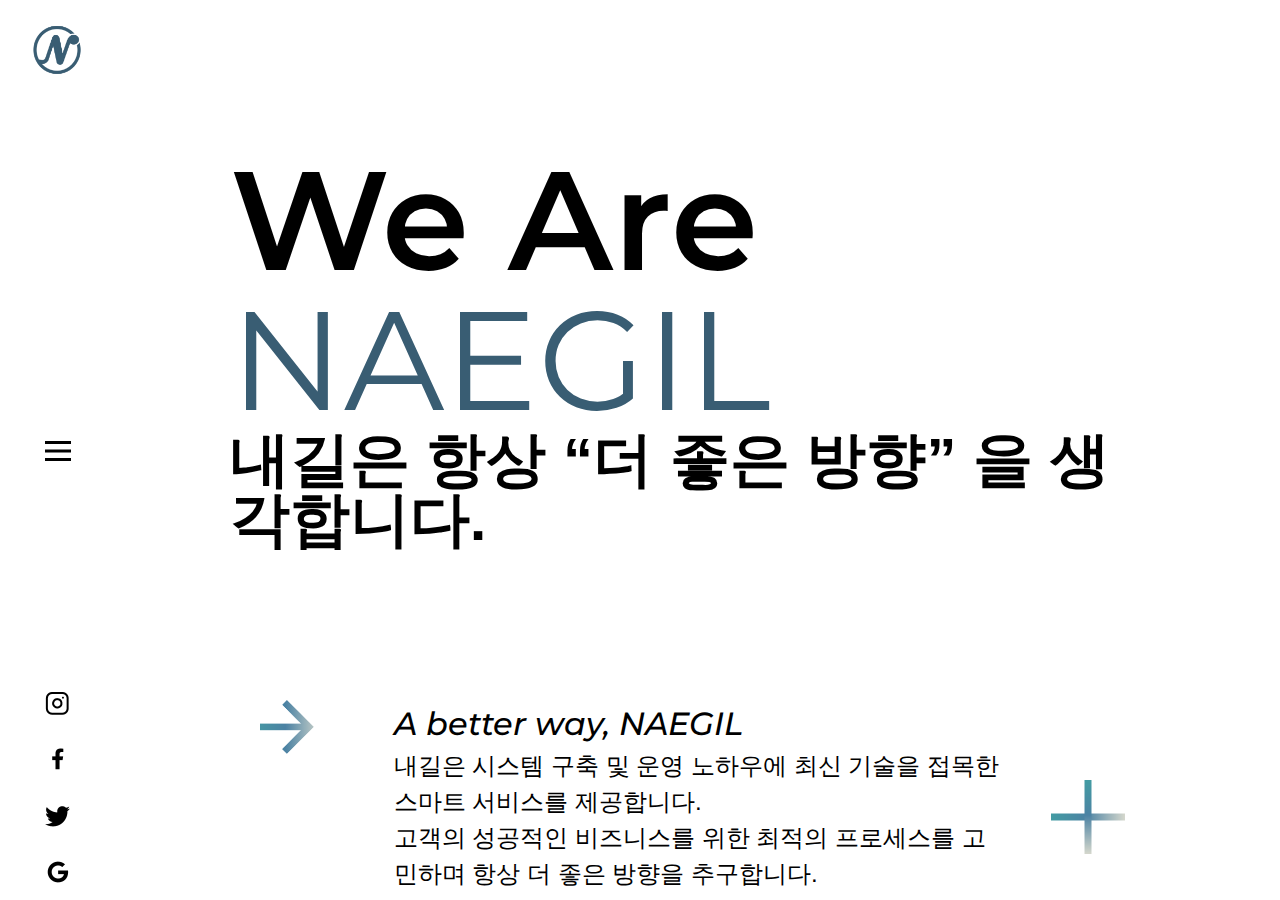
==== index.html @ e08a3c79 "Update1" ====
<!DOCTYPE html>
<html lang="en">

<head>
    <meta charset="utf-8">
    <meta http-equiv="X-UA-Compatible" content="IE=edge">
    <meta name="viewport" content="width=device-width, initial-scale=1">
    <title>naegil</title>

    <!-- 파비콘 -->
    <link rel="shortcut icon" href="favicon/favicon.ico" type="image/x-icon">
    <link rel="apple-touch-icon" sizes="180x180" href="favicon/apple-icon-180x180.png">
    <link rel="icon" type="image/png" sizes="32x32" href="favicon/favicon-32x32.png">
    <link rel="icon" type="image/png" sizes="16x16" href="favicon/favicon-16x16.png">
    <link rel="manifest" href="site.webmanifest">

    <!-- 오픈그라피 -->
    <meta property="og:title" content="NAEGIL : A better way">
    <meta property="og:url" content="https://.github.io">
    <meta property="og:image" content="">
    <meta property="og:description" content="내길은 더 좋은 방향을 생각합니다.">
    <meta property="og:type" content="website">
    
    <link rel="preconnect" href="https://fonts.googleapis.com">
    <link rel="preconnect" href="https://fonts.gstatic.com" crossorigin>
    <link href="https://fonts.googleapis.com/css2?family=Montserrat:wght@200;300;400;500;600;700&display=swap" rel="stylesheet">
    <link href="https://fonts.googleapis.com/css2?family=Montserrat:wght@200;300;400;500;600;700&display=swap" rel="stylesheet">

    <link rel="stylesheet" href="reset.css">
    <link rel="stylesheet" href="style_naegil.css">
</head>

<body>
    <div class="wrap">
        <div class="nav">
            <div class="nav_logo">
                <div class="nav_logo1">
                    <a href="index.html"><img src="asset/images/logo.png" alt="logo"></a>
                </div>
            </div>
            <div class="nav_burger">
                <div id="sideDrawerMenu">
                    <div class="icon_bars icon_btn">
                        <div class="bar"></div>
                        <div class="bar"></div>
                        <div class="bar"></div>
                    </div>
                    <div class="menu">
                        <div class="opacity">
                            <div class="nav_logo">
                                <div class="nav_logo2">
                                    <a href=""><img src="asset/images/logo2.png" alt=""></a>
                                </div>
                            </div>
                            <div class="nav_link">
                                <div class="nav_link1"><a href="#"><img src="asset/images/sns_insta3.png" alt=""></a></div>
                                <div class="nav_link2"><a href="#"><img src="asset/images/sns_face3.png" alt=""></a></div>
                                <div class="nav_link3"><a href="#"><img src="asset/images/sns_twitter3.png" alt=""></a></div>
                                <div class="nav_link4"><a href="#"><img src="asset/images/sns_google3.png" alt=""></a></div>
                            </div>
                        </div>
                        <div class="menu_main">
                            <div class="menutitle">
                                <a href="index.html">
                                    <img src="asset/images/Icon awesome-long-arrow-alt-right.png" alt="" width="42">내길 소개
                                </a>
                                <a href="#sect3">
                                    <img src="asset/images/Icon awesome-long-arrow-alt-right.png" alt="" width="42">포트폴리오
                                </a>
                                <a href="layout_request.html">
                                    <img src="asset/images/Icon awesome-long-arrow-alt-right.png" alt="" width="42">프로젝트 의뢰하기
                                </a>
                            </div>
                            <div class="sidefooter">
                                <div>
                                    <h3>CONTACT US</h3>
                                    <p><span>info@naegil.com<br>010 - 9945 - 8395</span></p>
                                </div>
                                <div>
                                    <h3>WE ARE HERE</h3>
                                    <p>경기도 화성시 동탄영천로 <span>131</span><br>코너원스마트타워 <span>925, 926, 927</span>호</p>
                                </div>
                                <div class="cont_3_link">
                                    <div class="cont_3_link1">
                                        <a href="naegil_회사소개서(22.08).pdf" target="_blank">
                                            <div>
                                                <h4>회사 소개서</h4>
                                                <div class="link_txt link_txt1">
                                                    <div class="link_img"><img src="asset/images/Icon%20awesome-file-download.png" alt=""></div>
                                                    <div>
                                                        <h5>새창에서 보기</h5>
                                                    </div>
                                                </div>
                                            </div>
                                        </a>
                                    </div>
                                </div>
                                <div class="nav_logo4">
                                    <a href="index.html"><img src="asset/images/logo4.png" alt=""></a>
                                </div>
                            </div>
                        </div>
                    </div>
                </div>
            </div>
            <div class="nav_link">
                <div class="nav_link1"><a href="#"><img src="asset/images/sns_insta.png" alt=""></a></div>
                <div class="nav_link2"><a href="#"><img src="asset/images/sns_face.png" alt=""></a></div>
                <div class="nav_link3"><a href="#"><img src="asset/images/sns_twitter.png" alt=""></a></div>
                <div class="nav_link4"><a href="#"><img src="asset/images/sns_google.png" alt=""></a></div>
            </div>
        </div>

        <div class="content">
            <div class="cont_1">
                <div class="cont_1_cont">
                   <img src="asset/images/image04.png" alt="" class="mbimg">
                    <div class="cont_1_tit">
                        
                        <h1>We Are <span>NAEGIL</span></h1>
                        <h6>내길은 항상 “더 좋은 방향” 을 생각합니다.</h6>
                    </div>
                    <div class="cont_1_txt">
                        <div class="cont_1_txt1">
                            <img src="asset/images/bar1.png" alt="arrow" class="arrow">
                        </div>
                        <div class="cont_1_txt2">
                            <span>A better way, NAEGIL</span><br>
                            내길은 시스템 구축 및 운영 노하우에 최신 기술을 접목한 스마트 서비스를 제공합니다.<br>
                            고객의 성공적인 비즈니스를 위한 최적의 프로세스를 고민하며 항상 더 좋은 방향을 추구합니다.
                        </div>
                        <div class="cont_1_txt3">
                            <img src="asset/images/bar2.png" alt="cross" class="cross">
                        </div>
                    </div>
                </div>
            </div>
            <div class="cont_2">
                <div class="cont_2_cont">
                    <img src="asset/images/image01.png" alt="">
                </div>
            </div>
            <div class="cont_3">
                <div class="cont_3_cont">
                    <div class="cont_3_logo">
                        <div class="cont_3_logo1">
                            <img src="asset/images/logo3.png" alt="">
                        </div>
                        <div class="cont_3_logo2">
                            <img src="asset/images/bar2.png" alt="cross" class="cross">
                        </div>
                    </div>
                    <div class="cont_3_txt">
                        <div class="cont_3_txt1">
                            <span>We are a creative agency based in Hwaseong.<br>
                                We produce software, application and website.</span>
                        </div>
                        <div class="cont_3_txt2">
                            내길은 경기도 화성시 동탄에 위치한 웹에이전시입니다.<br>
                            다양한 데이터를 결합하여 고객의 융합 비즈니스 혁신을 지원합니다.
                        </div>
                        <div class="cont_3_link">
                            <div class="cont_3_link1">
                                <a href="naegil_회사소개서(22.08).pdf" target="_blank">
                                    <div>
                                        <h4>회사 소개서</h4>
                                        <div class="link_txt link_txt1">
                                            <div class="link_img"><img src="asset/images/Icon%20awesome-file-download.png" alt=""></div>
                                            <div>
                                                <h5>새창에서 보기</h5>
                                            </div>
                                        </div>
                                    </div>
                                </a>
                            </div>
                            <div class="cont_3_link2">
                                <a href="layout_request.html">
                                    <div>
                                        <h4>의뢰하기</h4>
                                        <div class="link_txt link_txt2">
                                            <div class="link_img"><img src="asset/images/Icon%20awesome-long-arrow-alt-right2.png" alt=""></div>
                                            <div>
                                                <h5>바로가기</h5>
                                            </div>
                                        </div>
                                    </div>
                                </a>
                            </div>
                        </div>
                    </div>
                </div>
            </div>
            <div class="cont_4">
                <div class="cont_4_cont">
                    <div class="cont_4_tit">
                        <h2>about naegil</h2>
                    </div>
                    <div class="cont_4_main">
                        <div class="cont_4_ow">
                            <div class="ow_img">
                                <div class="ow_img_bg">
                                    <div class="ow_img_ic">
                                        <img src="asset/images/icon1.png" alt="">
                                    </div>
                                </div>
                            </div>
                            <div class="ow_txt">
                                <div class="ow_txt_box">
                                    <div class="ow_txt_box_tit txt_box_tit">
                                        <img src="asset/images/bar2.png" alt="">
                                        <h3>ONE-WAY</h3>
                                    </div>
                                    <div class="ow_txt_box_txt txt_box_txt">
                                        서비스 기획부터 디자인, 개발, 검수까지 ONE-WAY 방식으로 개발합니다.<br>
                                        내길은 고객의 모든 니즈를 반영한 결과물을 만들기 위해 최선을 다합니다.
                                    </div>
                                    <div class="underbar"></div>
                                </div>
                            </div>
                        </div>
                        <div class="cont_4_bd">
                            <div class="bd_txt">
                                <div class="bd_txt_box">
                                    <div class="bd_txt_box_tit txt_box_tit">
                                        <img src="asset/images/bar2.png" alt="">
                                        <h3>BUSINESS<br>DOMAIN</h3>
                                    </div>
                                    <div class="bd_txt_box_txt txt_box_txt">
                                        내길은 웹, 앱 구축부터 내길은 웹, 앱 구축부터<br>
                                        프로그래밍,<span>AI</span>개발,<span>UI/UX</span>디자인, 화면설계 등 <br>다양한 영역에서 활동하고 있습니다.
                                    </div>
                                    <div class="underbar"></div>
                                </div>
                            </div>
                            <div class="bd_img">
                                <div class="bd_img_bg">
                                    <div class="bd_img_ic">
                                        <img src="asset/images/icon2.png" alt="">
                                    </div>
                                </div>
                            </div>
                        </div>
                        <div class="cont_4_pf">
                            <div class="pf_img">
                                <div class="pf_img_bg">
                                    <div class="pf_img_ic">
                                        <img src="asset/images/icon3.png" alt="">
                                    </div>
                                </div>
                            </div>
                            <div class="pf_txt">
                                <div class="pf_txt_box">
                                    <div class="pf_txt_box_tit txt_box_tit">
                                        <img src="asset/images/bar2.png" alt="">
                                        <h3>PROFESS<span>-</span><br>IONAL</h3>
                                    </div>
                                    <div class="pf_txt_box_txt txt_box_txt">
                                        다양한 프로젝트 경험을 바탕으로<br>전문성이 확보된 개발을 진행합니다.
                                    </div>
                                    <div class="underbar"></div>
                                </div>
                            </div>
                        </div>
                    </div>
                </div>
            </div>
            <div class="cont_5">
                <div class="cont_5_cont">
                    <div class="cont_5_tit">
                        <h2>Our projects</h2>
                    </div>
                    <div class="cont_5_list">
                        <div class="cont_5_list1">
                            <div class="cont_5_img">
                                <img src="asset/images/image02.png" alt="">
                            </div>
                            <div class="cont_5_txt">
                                <div class="cont_5_txt1">
                                    <h3>KT VOD</h3>
                                    <p><span>KT ICP</span> 인공지능 플랫폼 프로젝트 진행<br><span>KT</span> 셋톱박스 <span>VOD</span> 랭킹 시스템 개발</p>
                                </div>
                                <div class="cont_5_next">
                                    <a href="#"><img src="asset/images/bar1.png" alt="arrow2" width="20">NEXT</a>
                                </div>
                            </div>

                            <div class="cont_5_list2"></div>
                        </div>
                    </div>
                </div>
            </div>
            <div class="cont_6">
                <div class="cont_6_cont">
                    <div class="cont_6_tit">
                        <h2>Partnerships</h2>
                    </div>
                    <ul class="cont_6_list">
                        <li><img src="asset/images/p_logo1.png" alt=""></li>
                        <li><img src="asset/images/p_logo2.png" alt=""></li>
                        <li></li>
                        <li></li>
                        <li></li>
                    </ul>
                </div>
            </div>



            <div class="footer">
                <div class="f1">
                    <ul>
                        <li><a href=""><img src="asset/images/sns_insta2.png" alt="instagram" class="sns"></a></li>
                        <li><a href=""><img src="asset/images/sns_face2.png" alt="facebook" class="sns"></a></li>
                        <li><a href=""><img src="asset/images/sns_twitter2.png" alt="twitter" class="sns"></a></li>
                        <li><a href=""><img src="asset/images/sns_google2.png" alt="google" class="sns"></a></li>
                    </ul>
                </div>
                <div class="f2">
                    <div class="f2_1">
                        <h3>CONTACT US</h3>
                        <p><span>info@naegil.com<br>010 - 9945 - 8395</span></p>
                        <div class="cont_3_link1">
                            <a href="naegil_회사소개서(22.08).pdf" target="_blank">
                                <div>
                                    <h4>회사 소개서</h4>
                                    <div class="link_txt link_txt1">
                                        <div class="link_img"><img src="asset/images/Icon%20awesome-file-download.png" alt=""></div>
                                        <div>
                                            <h5>새창에서 보기</h5>
                                        </div>
                                    </div>
                                </div>
                            </a>
                        </div>
                    </div>

                    <div class="f2_2">
                        <h3>WE ARE HERE</h3>
                        <p>경기도 화성시 동탄영천로 <span>131</span><br>코너원스마트타워 <span>925, 926, 927</span>호</p>
                        <div class="cont_3_link2">
                            <a href="#">
                                <div>
                                    <h4>의뢰하기</h4>
                                    <div class="link_txt link_txt2">
                                        <div class="link_img"><img src="asset/images/Icon%20awesome-long-arrow-alt-right2.png" alt=""></div>
                                        <div>
                                            <h5>바로가기</h5>
                                        </div>
                                    </div>
                                </div>
                            </a>
                        </div>
                    </div>

                    <div class="f2_3">
                        <img src="asset/images/logo_water.png" alt="" width="846">
                    </div>
                </div>
                <div class="f3">
                    <span>© 2022 naegil. All right reserved.</span>
                </div>
            </div>

        </div>
    </div>
</body>
<script>
    const iconBtn = document.querySelector('.icon_btn');
    const sideDrawerMenu = document.querySelector('#sideDrawerMenu');

    iconBtn.addEventListener('click', () => {
        sideDrawerMenu.classList.toggle('on');
    });

</script>

</html>
---- style_naegil.css ----
@charset "utf-8";

.wrap {
    height: 100vh;
    display: flex;

}

.nav {
    width: 120px;
    height: 100vh;
    flex-grow: 1;
    display: flex;
    flex-flow: column;
    justify-content: space-between;
}

.content {
    width: 100%;
    flex-grow: 9;
    overflow: auto;
}

.arrow {
    width: 54px;
    display: block;
}

.cross {
    width: 74px;
    display: block;
}

.underbar {
    width: 411px;
    height: 6px;
    position: relative;
    top: 5vh;
    display: block;
}
.mbimg {display: none;}
h2 {
    text-align: center;
    text-transform: capitalize;
    font-family: "montserrat", -apple-system, BlinkMacSystemFont, "Malgun Gothic", "맑은 고딕", helvetica, "Apple SD Gothic Neo", sans-serif;
    font-size: 70px;
    font-weight: 300;
}

h2:after {
    content: "";
    display: block;
    width: 74px;
    border-bottom: 2px solid #000;
    margin: 32px auto;
}

ul {
    list-style: none;
}

/*link*/
.cont_3_link {
    width: 100%;
    height: 80px;
    margin: 30px 0;
    display: flex;
    align-items: center;
}

.cont_3_link1 {
    width: 190px;
    min-width: 190px;
    height: 80px;
    background: #5dc2ca;
    margin: 0 20px 0 0;
    text-align: center;
    display: flex;
    align-items: center;
    box-sizing: border-box;
}
.cont_3_link1 a { color: #fff;}

.cont_3_link2 {
    width: 190px;
    min-width: 190px;
    height: 80px;
    background: #395d73;
    margin: 0;
    text-align: center;
    display: flex;
    align-items: center;
    box-sizing: border-box;
}

.cont_3_link a {
    color: #fff;
}

.link_txt {
    display: flex;
    justify-content: center;
    align-items: center;
    width: 190px;
    height: 28px;
}

.link_txt div {
    margin: 0;
}

.link_txt h5 {
    font-size: 14px;
    font-weight: 600;
    text-decoration: underline;
}


.link_img {
    margin: 0;
    display: flex;
    justify-content: center;
    align-items: center;
}

.link_txt1 img {
    width: 10px;
    height: 14px;
    margin: 0 5px;
}

.link_txt2 img {
    width: 16px;
    height: 8px;
    margin: 0 5px;
}

/*linkhover*/
.cont_3_link1:hover {
    background: #fff;
    border: 2px solid #5dc2ca;
    transition: 0.3s;
}

.cont_3_link1:hover a {
    color: #5dc2ca;
}

.cont_3_link1:hover img {
    filter: invert(29%) sepia(89%) saturate(235%) hue-rotate(158deg) brightness(93%) contrast(90%);
}

.cont_3_link2:hover {
    background: #fff;
    border: 2px solid #395d73;
    transition: 0.3s;
}

.cont_3_link2:hover a {
    color: #395d73;
}

.cont_3_link2:hover img {
    filter: invert(72%) sepia(99%) saturate(244%) hue-rotate(135deg) brightness(83%) contrast(88%);
}


.nav_logo {
    height: 25vh;
    width: 113px;
    display: flex;
}

.nav_logo div {
    width: 60px;
    height: 60px;
    margin-top: 20px;
}

.nav_logo1 {
    display: flex;
    align-items: flex-start;
}

.nav_logo1 img {
    width: 60px;
    /*    filter: invert(100%) sepia(100%) saturate(0%) hue-rotate(20deg) brightness(119%) contrast(107%);*/
}

.nav_burger {
    display: flex;
    align-items: center;
}

.nav_burger #sideDrawerMenu {
    width: 30px;
    height: 30px;
}

.nav_link {
    height: 25vh;
    width: 113px;
    display: flex;
    flex-flow: column;
    align-items: center;
    justify-content: space-around;
}

.nav_link div {
    width: 30px;
    height: 30px;
}

.nav_link img {
    width: 30px;
}

/*menu*/
.menu {
    display: none;
}

#sideDrawerMenu {
    z-index: 100;
}

#sideDrawerMenu .icon_bars {
    width: 26px;
    height: 20px;
    position: absolute;
    top: 49%;
    left: 45px;
    cursor: pointer;
    z-index: 1;
}

#sideDrawerMenu .icon_bars .bar {
    width: 100%;
    height: 3px;
    background-color: #000;
    position: absolute;
    transition: .2s cubic-bezier(0.68, -0.55, 0.27, 1.55);
}

#sideDrawerMenu .icon_bars .bar:first-child {
    top: 0;
    transform-origin: top left;
}

#sideDrawerMenu .icon_bars .bar:nth-child(2) {
    top: 50%;
    transform: translateY(-50%);
}

#sideDrawerMenu .icon_bars .bar:last-child {
    bottom: 0;
    transform-origin: bottom left;
}

#sideDrawerMenu.on {
    width: 100%;
    height: 100%;
}

/* 마우스로 클릭했을 때 */
#sideDrawerMenu.on .icon_bars .bar:first-child {
    top: 0;
    transform: rotate(45deg);
    background-color: #fff;
}

#sideDrawerMenu.on .icon_bars .bar:nth-child(2) {
    display: none;
}

#sideDrawerMenu.on .icon_bars .bar:last-child {
    bottom: 0;
    transform: rotate(-45deg);
    background-color: #fff;
}

/*햄버거 클릭 시 나오는 메뉴*/
#sideDrawerMenu.on .menu {
    display: block;
}

.menu {
    background-image: url(asset/images/menu_back.png);
    background-size: cover;
    width: 100vw;
    height: 100%;
    opacity: 100%;
    position: fixed;
    top: 0;
    left: 0;
    color: #fff;
    display: none;
    margin: 0;
    padding: 0;
}

.opacity {
    width: 113px;
    height: 100vh;
    flex-grow: 1;
    position: fixed;
    top: 0;
    left: 0;
    display: flex;
    flex-direction: column;
    justify-content: space-between;
    background: rgba(255, 255, 255, 0.2);
}

.nav_logo img {
    width: 60px;
}


.menu_main {
    width: 80%;
    
    padding-left: 20vh;
    height: 100vh;
    display: flex;
    flex-direction: column;
    justify-content: space-between;
}

.menutitle {
    height: 50vh;
    width: 100%;
    display: flex;
    flex-direction: column;
    padding-top: 20vh;
}

.menutitle a {
    display: flex;
    color: #fff;
    font-family: 'pretendard';
    font-weight: 600;
    align-items: center;
    font-size: 50px;
    height: 15vh;
}

.menutitle img {
    height: 100%;
    display: none;
}

.menutitle a:hover {
    color: #5dc2ca;
    transition: 0.3s;
}

.menutitle a:hover img {
    display: block;
    width: 30px;
    height: 20px;
    margin-right: 20px;
    transition: 0.6s;
}

/*메뉴 푸터*/
.sidefooter {display: flex; padding-bottom: 10vh; width: 100%;}
.sidefooter>div {margin: 0 2vw 0 0; width: 25%;}
.sidefooter h3 {font-family: "montserrat", -apple-system, BlinkMacSystemFont, "Malgun Gothic", "맑은 고딕", helvetica, "Apple SD Gothic Neo", sans-serif; font-size: 28px; margin-bottom:20px;}
.sidefooter span {font-family: "montserrat", -apple-system, BlinkMacSystemFont, "Malgun Gothic", "맑은 고딕", helvetica, "Apple SD Gothic Neo", sans-serif;}
.nav_logo4 img {width: 100%;}
.sidefooter .cont_3_link {
    min-width: 190px;
    margin: 0;
    box-sizing: border-box;
}


/*cont_1*/
.mbimg {
    display: none;
}

.cont_1_cont {
    display: flex;
    flex-flow: column;
    justify-content: center;
    width: 80%;
    margin: 100px auto;
}

.cont_1_cont > div {
    width: 100%;
    margin: 50px 0;
}

.cont_1_tit h1 {
    display: block;
    text-align: left;
    line-height: 1;
    font-family: "montserrat", -apple-system, BlinkMacSystemFont, "Malgun Gothic", "맑은 고딕", helvetica, "Apple SD Gothic Neo", sans-serif;
    font-size: 140px;
    font-weight: 600;
}

.cont_1_tit h1 span {
    color: #395d73;
    font-weight: 400;
}

.cont_1_tit h6 {
    display: block;
    font-family: "pretendard", -apple-system, BlinkMacSystemFont, "Malgun Gothic", "맑은 고딕", helvetica, "Apple SD Gothic Neo", sans-serif;
    line-height: 1;
    font-size: 60px;
    font-weight: 600;
}

.cont_1_txt {
    display: flex;
    align-items: flex-start;
}

.cont_1_txt1 {
    width: 54px;
    margin: 50px 30px;
}

.cont_1_txt2 {
    width: 65%;
    margin: 0 30px;
    font-size: 24px;
    font-family: "pretendard", -apple-system, BlinkMacSystemFont, "Malgun Gothic", "맑은 고딕", helvetica, "Apple SD Gothic Neo", sans-serif;
    line-height: 1.5;
    font-weight: 300;
    margin: 50px;
}

.cont_1_txt2 span {
    font-family: "montserrat", -apple-system, BlinkMacSystemFont, "Malgun Gothic", "맑은 고딕", helvetica, "Apple SD Gothic Neo", sans-serif;
    font-size: 2rem;
    font-weight: 500;
    font-style: italic;
}

.cont_1_txt3 {
    width: 74px;
    margin: 130px 0 0;
}

/*cont_2*/
.cont_2_cont {
    width: 100%;
}

.cont_2_cont img {
    width: 100%;
}


/*cont_3*/
.cont_3 {
    height: 1000px;
    display: flex;
    align-items: center;
}

.cont_3_cont {
    display: flex;
    width: 80%;
}

.cont_3_logo {
    display: flex;
    justify-content: space-around;
    width: 80%;
}

.cont_3_logo1 {
    width: 80%;
    height: 120px;
    margin: 30px 0;
}

.cont_3_logo1 img {
    width: 100%;
    min-width: 300px;
}

.cont_3_logo2 {
    width: 74;
    height: 74px;
    margin: 140px 0;
}

.cont_3_txt {
    width: 80%;
    font-size: 1.2rem;
    line-height: 1.5;
    margin-left: 5%;
}

.cont_3_txt1 {
    width: 100%;
    margin: 180px 0 60px;
    font-family: "montserrat", -apple-system, BlinkMacSystemFont, "Malgun Gothic", "맑은 고딕", helvetica, "Apple SD Gothic Neo", sans-serif;
}

.cont_3_txt2 {
    width: 100%;
    margin: 0 0 110px;
    font-family: "pretendard", -apple-system, BlinkMacSystemFont, "Malgun Gothic", "맑은 고딕", helvetica, "Apple SD Gothic Neo", sans-serif;
}





/*cont_4*/
.cont_4_cont {
    width: 100%;
}

.cont_4_tit {
    display: flex;
    align-items: center;
    height: 400px;
}

.cont_4_tit h2 {
    text-align: center;
    margin-bottom: 200px;
    text-transform: capitalize;
    font-family: "montserrat", -apple-system, BlinkMacSystemFont, "Malgun Gothic", "맑은 고딕", helvetica, "Apple SD Gothic Neo", sans-serif;
    font-size: 70px;
    font-weight: 300;
}

.cont_4_main {
    width: 100%;
}

/*cont4 textbox 공통*/
.txt_box_tit h3 {
    font-size: 60px;
    font-weight: 600;
    line-height: 1;
    font-family: "montserrat", -apple-system, BlinkMacSystemFont, "Malgun Gothic", "맑은 고딕", helvetica, "Apple SD Gothic Neo", sans-serif;
    margin: 0 0 50px 0;
}

.txt_box_tit img {
    width: 74px;
    height: 74px;
    position: relative;
    top: 30px;
}

.txt_box_txt {
    font-size: 18px;
    line-height: 1.5;
    font-family: "Pretendard";
}

.txt_box_txt span {
    font-family: "montserrat";
}

.underbar {
    margin: 0;
    width: 60%;
    height: 7px;
    background-image: linear-gradient(to right, #439ca3, #4c83a4 48%, #d9dace 101%);
}

/*cont4 이미지*/
.cont_4_ow,
.cont_4_bd {
    display: flex;
}

.cont_4_pf {
    display: flex;
    margin-bottom: 200px;
}

.cont_4_ow > div {
    width: 52%;
    height: 30vw;
    min-height: 400px;
    margin: 0 2vw;
}

.cont_4_bd > div {
    width: 52%;
    height: 30vw;
    min-height: 400px;
    margin: 0 2vw;
}

.cont_4_pf > div {
    width: 52%;
    height: 30vw;
    min-height: 400px;
    margin: 0 2vw;
    display: flex;
    align-items: center;
}

.ow_img_bg {
    width: 52%;
    height: 30vw;
    min-height: 400px;
    background: linear-gradient(to bottom, #3f9aa1, #fff);
    display: flex;
    align-items: center;
    float: right;
}

.ow_img_ic {
    width: 70%;
    display: flex;
    align-items: center;
}

.ow_img_ic img {
    width: 100%;
}

.ow_txt {
    display: flex;
    align-items: center;
}

.ow_txt_box {
    width: 100%;
    height: 400px;
    float: left;
}

.ow_txt_box_tit img {
    margin-left: 320px;
}

.bd_img_bg {
    width: 52%;
    height: 30vw;
    min-height: 400px;
    background: linear-gradient(to bottom, #457ea0, #fff);
    ;
    display: flex;
    align-items: center;
    float: left;
    margin-left: 3vw;
}

.bd_img_ic {
    width: 80%;
    display: flex;
    align-items: center;
}

.bd_img_ic img {
    width: 100%;
}

.bd_txt {
    display: flex;
    align-items: center;
}

.bd_txt_box {
    width: 100%;
    height: 400px;
    min-height: 400px;
    float: right;
    text-align: right;
}

.bd_txt_box_tit img {
    margin-right: 330px;
}

.bd_txt_box .underbar {
    margin: 0 0 0 auto;
}

.pf_img_bg {
    width: 84%;
    height: 20vw;
    min-height: 100px;
    background: linear-gradient(to left, #d8d9cc, #fff);
    display: flex;
    align-items: center;
    margin: 0 0 0 auto;
}

.pf_img_ic {
    width: 38%;
    display: flex;
    align-items: center;
}

.pf_img_ic img {
    width: 100%;
}

.pf_txt {
    display: flex;
    align-items: center;
}

.pf_txt_box {
    width: 100%;
    height: 400px;
    min-height: 400px;
    float: left;
}

.pf_txt_box_tit img {
    margin-left: 480px;
}

.pf_txt_box_tit span {
    display: none;
}

.pf_txt_box_tit h3 br {
    display: none;
}




/*cont5*/
.cont_5_cont {
    background: #143a51;
    width: 100%;
    padding: 100px 0;
    color: #fff;
}

.cont_5_tit {
    text-align: center;
    display: flex;
    align-items: center;
}

.cont_5_tit h2::after {
    content: "";
    display: block;
    width: 74px;
    border-bottom: 2px solid #fff;
    margin: 32px auto;
}

.cont_5_list {
    width: 100%;
}

.cont_5_list1 {
    display: flex;
    width: 80%;
    height: inherit;
    display: flex;
    align-items: center;
    justify-content: center;
}

.cont_5_img {
    width: 46%;
    min-width: 400px;
}

.cont_5_img img {
    width: 100%;
}

.cont_5_txt {
    width: 46%;
    height: 100%;
    line-height: 1.5;
    display: flex;
    flex-direction: column;
    justify-content: center;
}

.cont_5_txt1 {
    width: 100%;
}

.cont_5_txt1 h3 {
    font-size: 40px;
    font-weight: 600;
    margin: 50px 0;
    font-family: "montserrat", -apple-system, BlinkMacSystemFont, "Malgun Gothic", "맑은 고딕", helvetica, "Apple SD Gothic Neo", sans-serif;
}

.cont_5_txt1 p {
    font-size: 18px;
    font-weight: 400;
    font-family: "pretendard", -apple-system, BlinkMacSystemFont, "Malgun Gothic", "맑은 고딕", helvetica, "Apple SD Gothic Neo", sans-serif;
    margin: 50px 0;
}

.cont_5_txt1 span {
    font-family: "montserrat", -apple-system, BlinkMacSystemFont, "Malgun Gothic", "맑은 고딕", helvetica, "Apple SD Gothic Neo", sans-serif;
}

.cont_5_next {
    width: 160px;
    height: 58px;
    background: #999;
    margin-right: 40px;
    border: 2px solid #5dc2ca;
    background-color: #fff;
    text-align: center;
    box-sizing: border-box;
    display: flex;
    justify-content: center;
    align-items: center;

}

.cont_5_next a {
    text-decoration: none;
    color: #143a51;
    font-size: 22px;
    font-weight: 600;
    position: relative;
}

.cont_5_next a img {
    margin-right: 10px;
    position: relative;
    top: 2px;
}

.cont_5_next:hover {
    background-color: #5dc2ca;
    transition: 0.4s;
}

.cont_5_next:hover a {
    color: #fff;
    transition: 0.4s;
}


/*cont6*/
.cont_6_cont {
    padding-bottom: 400px;
    margin: 0 auto;
}

.cont_6_tit {
    text-align: center;
    height: 400px;
    display: flex;
    align-items: center;

}

.cont_6_tit h2 {}

.cont_6_list {
    display: flex;
    width: 976px;
    margin: 0 auto;
    padding: 0;
    flex-flow: wrap;
    list-style: none;
}

.cont_6_list li {
    width: 230px;
    height: 129px;
    background: #999;
    margin: 7px;
}
.cont_6_list li img {width: 100%;}

/*footer*/
.footer {
    width: 100%;
    padding: 20px;
    box-sizing: border-box;
    background-color: #F5F7F8;
    display: flex;
    flex-direction: column;
    font-size: 20px;
    color: #395D73;
}

.footer span {
    font-family: "montserrat", -apple-system, BlinkMacSystemFont, "Malgun Gothic", "맑은 고딕", helvetica, "Apple SD Gothic Neo", sans-serif;
}

.f1 {
    order: 1;
    margin: 0;
}

.f1 ul {
    display: flex;
    justify-content: flex-end;
    list-style: none;
}

.f1 ul li {
    margin: 0;
}

.f1 ul li img {
    width: 30px;
    margin: 10px;
}

.f2 {
    order: 2;
    width: 100%;
    display: flex;
    align-items: center;
    justify-content: center;
}

.f2 h3 {
    font-size: 30px;
    font-weight: 600;
    font-family: "montserrat", -apple-system, BlinkMacSystemFont, "Malgun Gothic", "맑은 고딕", helvetica, "Apple SD Gothic Neo", sans-serif;
    margin-bottom: 20px;
}

.f2 p {
    height: 100px;
}

.f2 > div {
    margin: 20px;
    width: 320px;
}
}
.f2_3 {display: flex; justify-content: flex-end;}




.footer a {
    color: #fff;
}

.link_txt {
    display: flex;
    justify-content: center;
    align-items: center;
    width: 190px;
    height: 28px;
}

.link_txt div {
    margin: 0;
}

.link_txt h5 {
    font-size: 14px;
    font-weight: 600;
    text-decoration: underline;
}


.link_img {
    margin: 0;
    display: flex;
    justify-content: center;
    align-items: center;
}

.link_txt1 img {
    width: 10px;
    height: 14px;
    margin: 0 5px;
}

.link_txt2 img {
    width: 16px;
    height: 8px;
    margin: 0 5px;
}


.f2_3 img {
    width: 250px;
}

.footer .f3 {
    order: 3;
    margin: 0;
    padding: 0;
}

.f3 span {
    padding: 0;
    font-size: 16px;
}




@media screen and (max-width:1280px) {
    .txt_box_txt br {
        display: none;
    }

    .pf_txt_box_tit h3 br {
        display: block;
    }

    .pf_txt_box_tit img {
        margin-left: 300px;
    }

    .cont_3_cont {
        display: block;
    }

    .cont_3_logo {
        height: 120px;
        width: 80%;
        margin: 0 auto;
        justify-content: flex-start;
    }

    .cont_3_logo1 {
        width: 500px;
        margin: 0;
    }

    .cont_3_logo2 {
        display: none;
    }

    .cont_3_txt {
        margin: 0 auto;
        text-align: right;
    }
    .cont_3_txt1 {
        margin: 60px 0;
    }
    .cont_3_link {justify-content:flex-end;}

    .cont_4_bd {
        margin: 60px 0;
    }

    .ow_img_bg {
        width: 80%;
    }

    .bd_img_bg {
        width: 80%;
    }

    .pf_img_bg {
        width: 80%;
        height: 100%;
    }

    .pf_img_ic {
        width: 52%;
    }

    .pf_txt_box_tit span {
        display: inline-block;
    }

    .cont_5_txt1 br {
        display: none;
    }

    .cont_6_list {
        width: 736px;
    }

    .cont_6_list li {
        width: 170px;
        height: 96px;
    }

}

/*mobile*/
@media screen and (max-width:900px) {
    .nav {
        width: 100%;
        height: 60px;
        position: fixed;
        top: 0;
        left: 0;
        flex-direction: row;
        background: rgba(255,255,255,0.9);
        box-shadow: rgba(99, 99, 99, 0.2) 0px 2px 8px 0px;
        z-index: 10;
    }

    .nav_logo {
        width: 60px;
        height: inherit;
        margin: 0;
    }

    .nav_logo div {
        margin: 0;
    }

    .nav_logo1 {
        align-items: center;
        justify-content: center;
    }
    .nav_logo1 a {
        display: flex;
        align-items: center;
        justify-content: center;
    }
    .nav_logo2 {
        display: flex;
        align-items: center;
        justify-content: center;
    }
    .nav_logo2 a {
        display: flex;
        align-items: center;
        justify-content: center;
    }

    .nav_logo img {
        width: 52px;
        margin: 0 0 0 10px;
        
    }

    .nav_link {
        display: none;
    }
    .nav_burger {margin: 0;}

    #sideDrawerMenu .icon_bars {
        position: absolute;
        top: 20px;
        right: 15px;
        left: inherit;
    }

    .menu {
        display: none;
    }

    /*햄버거 클릭 시 나오는 메뉴*/
    #sideDrawerMenu.on .menu {
        display: block;
    }

    .menu {
        background-image: url(asset/images/menu_back.png);
        background-size: cover;
        width: 100%;
        height: 100%;
        opacity: 100%;
        position: fixed;
        top: 0;
        left: 0;
        color: #fff;
        display: none;
        margin: 0;
        padding: 0;
    }

    .opacity {
        width: 100%;
        height: 60px;
        background: rgba(255, 255, 255, 0.2);
    }

    .menu_main {
        width: 80%;
        height: 100vh;
        padding: 0;
        display: flex;
        flex-direction: column;
        justify-content: space-between;
    }

    .menutitle {
        height: 30vh;
        width: 100%;
        display: flex;
        flex-direction: column;
        padding-top: 15vh;
    }

    .menutitle a {
        display: flex;
        color: #fff;
        font-family: 'pretendard';
        font-weight: 600;
        align-items: center;
        font-size: 30px;
        height: 10vh;
    }

    .menutitle img {
        height: 100%;
        display: none;
    }

    .menutitle a:hover {
        color: #fff;
    }

    .menutitle a:hover img {
        display: none;
    }

    /*메뉴 푸터*/
    .sidefooter {
        display: flex;
        flex-direction: column;
        padding-bottom: 20px;
    }

    .sidefooter div {
        width: 92%;
        background: rgba(255,255,255,0.2);
        padding: 4%;
        margin: 0 0 10px;
    }
    .sidefooter .cont_3_link {display: none;}
    .sidefooter h3 {
        font-family: "montserrat", -apple-system, BlinkMacSystemFont, "Malgun Gothic", "맑은 고딕", helvetica, "Apple SD Gothic Neo", sans-serif;
        font-size: 18px;
        margin-bottom: 5px;
        font-weight: 600;
    }
    .sidefooter p {
        font-size: 14px;
    }

    .sidefooter span {
        font-family: "montserrat", -apple-system, BlinkMacSystemFont, "Malgun Gothic", "맑은 고딕", helvetica, "Apple SD Gothic Neo", sans-serif;
    }

    .nav_logo4 {
        width: 100%;
        display: none;
    }

    
    /*  모바일 본문  */
    .content h2 {font-size: 40px;}
    
    .cont_1_cont {width: 100%; margin: 60px 0 0 0;}
    .mbimg {display: block; width: 100%;}
    .cont_1_tit {display: none;}
    .cont_1_txt {height: inherit;}
    .cont_1_txt1,.cont_1_txt3 {display: none;}
    .cont_1_txt2 {width: 90%; margin: 0 auto;font-size: 20px;}
    
    .cont_2 {display: none;}
    
    .cont_3 {width: 100%; margin: 0 0 100px 0; padding: 0; height: inherit;}
    .cont_3_cont {width: 90%; margin: 0 auto; padding: 0;}
    .cont_3_txt {margin: 0 auto; width: 100%; text-align: left;}
    .cont_3_logo {margin: 0; width: 100%; height: inherit;}
    .cont_3_logo1 {margin: 0 auto; height: 100%;}
    .cont_3_txt1,.cont_3_txt2,.cont_3_link {margin: 50px 0;}
    .cont_3_link1 {width: 50%; min-width: 0;}
    .cont_3_link2 {width: 50%; min-width: 0;}
    .cont_3_link a {width: 100%;}
    .link_txt {width: 100%;}
    
    .cont_4_cont {width: 90%;}
    .cont_4_cont h2 {margin: 0 auto;}
    .cont_4_tit {height: 200px;}
    
    .underbar {width: 100%; z-index: 1;}
    .txt_box_tit {text-align: left;}
    .txt_box_tit img {display: none; }
    .txt_box_tit h3 {margin: 50px 0; font-size: 40px;}
    .txt_box_txt {text-align: left;}
    .cont_4_ow {flex-direction: column;}
    .cont_4_ow > div {width: 100%; margin: 0 ; min-height: 350px;}
    .ow_img_bg {width: 100%; min-height: 350px;}
    .ow_img_ic {max-width: 400px;}
    .ow_txt {height: 300px; min-height: 350px;}
    .ow_txt_box {height: 350px;min-height: 350px;}
    
    .cont_4_bd {flex-direction: column;}
    .cont_4_bd > div {width: 100%; margin: 0 ; min-height: 350px;}
    .bd_img_bg {width: 100%; min-height: 350px; margin: 0 auto;}
    .bd_img {order: 1;}
    .bd_img_ic {max-width: 400px;}
    .bd_txt {height: 300px; min-height: 350px;order: 2; text-align: left;}
    .bd_txt_box {height: 350px;min-height: 350px;}
    
    .cont_4_pf {flex-direction: column; margin-bottom: 100px;}
    .cont_4_pf > div {width: 100%; margin: 0 ; min-height: 350px;}
    .pf_img_bg {width: 100%; min-height: 350px; margin: 0 auto;}
    .pf_img_ic {max-width: 400px;}
    .pf_txt {height: 300px; min-height: 350px;}
    .pf_txt_box {height: 350px;min-height: 350px;}
    .pf_txt_box_tit h3 br {display: none;}
    .pf_txt_box_tit h3 span {display: none;}
    
    
    .cont_5_tit {padding: 0; margin: 0 auto;}
    .cont_5_tit h2 {margin: 0 auto 30px;}
    .cont_5_list1 {width: 90%; display: block;}
    .cont_5_img {min-width: inherit; width: 100%;}
    .cont_5_img img {width: 100%; }
    .cont_5_txt {width: 90%; margin: 0 auto; display: block;}
    .cont_5_txt1 h3 {margin: 0;}
    .cont_5_next {margin: 0 auto; width: 150px; height: 50px;}
    
    .cont_6 {padding-bottom: 180px;}
    .cont_6_cont {padding: 0;}
    .cont_6_tit {height: 300px;}
    .cont_6_tit h2 {margin-top: 50px;}
    .cont_6_list {width: 342px; margin: 0 auto; padding: 0;}
    .cont_6_list li {width: 100px; height: 57px;}
    
    
    .f1 ul {width: 30%; padding: 0; float: right;  justify-content: space-between; margin-bottom: 20px;}
    .f1 ul li {width: 25px; height: 25px;}
    .f1 ul li img {margin: 0; width: 25px; height: 25px;}
    .sns {margin: 0;}
    .f2 {flex-direction: column; width: 100%; margin: 0;}
    .f2_1 {width: 100%;}
    .f2_2 {width: 100%;}
    .f2 h3 {font-size: 18px; margin: 0 0 5px;}
    .f2 p {font-size: 14px;}
    .f2 .cont_3_link1 {display: none;}
    .f2 .cont_3_link2 {display: none;}
    .f2 p {height: inherit;}
    .f2 > div {margin: 5px 0; width: 100%;}
    .f2_3 {display: none;}
    .f3 span {font-size: 12px;}
}
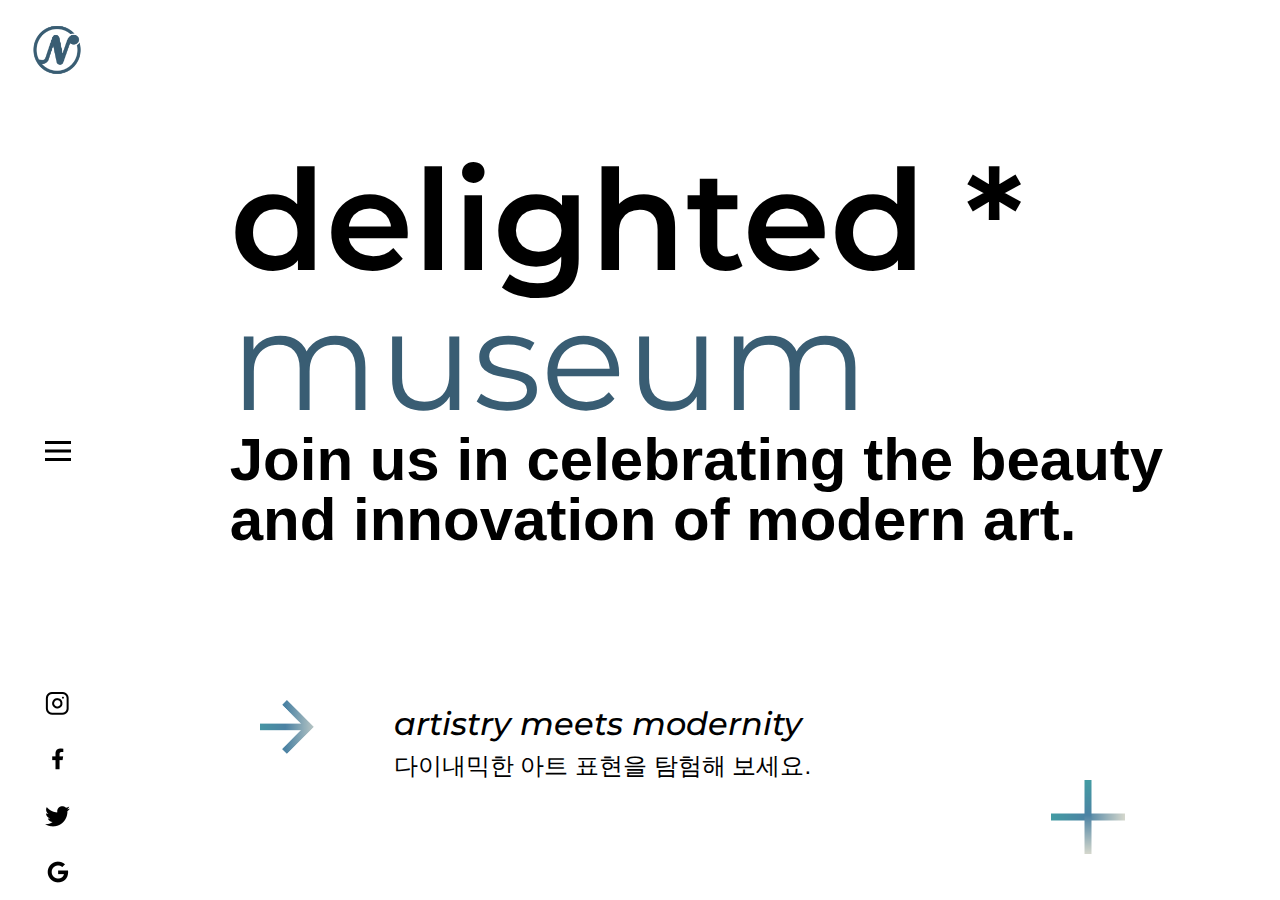
==== commit 1a306fa9: "Update index.html" ====
--- a/index.html
+++ b/index.html
@@ -15,10 +15,10 @@
     <link rel="manifest" href="site.webmanifest">
 
     <!-- 오픈그라피 -->
-    <meta property="og:title" content="NAEGIL : A better way">
+    <meta property="og:title" content="D e l i g h t * m u s e u m">
     <meta property="og:url" content="https://.github.io">
     <meta property="og:image" content="">
-    <meta property="og:description" content="내길은 더 좋은 방향을 생각합니다.">
+    <meta property="og:description" content="딜라이트뮤지엄">
     <meta property="og:type" content="website">
     
     <link rel="preconnect" href="https://fonts.googleapis.com">
@@ -62,27 +62,27 @@
                         <div class="menu_main">
                             <div class="menutitle">
                                 <a href="index.html">
-                                    <img src="asset/images/Icon awesome-long-arrow-alt-right.png" alt="" width="42">내길 소개
+                                    <img src="asset/images/Icon awesome-long-arrow-alt-right.png" alt="" width="42">딜라이트뮤지엄 소개
                                 </a>
                                 <a href="#sect3">
                                     <img src="asset/images/Icon awesome-long-arrow-alt-right.png" alt="" width="42">포트폴리오
                                 </a>
-                                <a href="layout_request.html">
+                                <a href="#">
                                     <img src="asset/images/Icon awesome-long-arrow-alt-right.png" alt="" width="42">프로젝트 의뢰하기
                                 </a>
                             </div>
                             <div class="sidefooter">
                                 <div>
                                     <h3>CONTACT US</h3>
-                                    <p><span>info@naegil.com<br>010 - 9945 - 8395</span></p>
+                                    <p><span>info@dm.com<br>010 - 0000 - 0000</span></p>
                                 </div>
                                 <div>
                                     <h3>WE ARE HERE</h3>
-                                    <p>경기도 화성시 동탄영천로 <span>131</span><br>코너원스마트타워 <span>925, 926, 927</span>호</p>
+                                    <p>경기도 화성시 동탄반석로 <span>101</span><br>딜라이트타워 <span>101</span>호</p>
                                 </div>
                                 <div class="cont_3_link">
                                     <div class="cont_3_link1">
-                                        <a href="naegil_회사소개서(22.08).pdf" target="_blank">
+                                        <a href="#">
                                             <div>
                                                 <h4>회사 소개서</h4>
                                                 <div class="link_txt link_txt1">
@@ -117,17 +117,16 @@
                    <img src="asset/images/image04.png" alt="" class="mbimg">
                     <div class="cont_1_tit">
                         
-                        <h1>We Are <span>NAEGIL</span></h1>
-                        <h6>내길은 항상 “더 좋은 방향” 을 생각합니다.</h6>
+                        <h1>delighted * <span>museum</span></h1>
+                        <h6>Join us in celebrating the beauty and innovation of modern art.</h6>
                     </div>
                     <div class="cont_1_txt">
                         <div class="cont_1_txt1">
                             <img src="asset/images/bar1.png" alt="arrow" class="arrow">
                         </div>
                         <div class="cont_1_txt2">
-                            <span>A better way, NAEGIL</span><br>
-                            내길은 시스템 구축 및 운영 노하우에 최신 기술을 접목한 스마트 서비스를 제공합니다.<br>
-                            고객의 성공적인 비즈니스를 위한 최적의 프로세스를 고민하며 항상 더 좋은 방향을 추구합니다.
+                            <span>artistry meets modernity</span><br>
+                            다이내믹한 아트 표현을 탐험해 보세요. 
                         </div>
                         <div class="cont_1_txt3">
                             <img src="asset/images/bar2.png" alt="cross" class="cross">
@@ -152,16 +151,16 @@
                     </div>
                     <div class="cont_3_txt">
                         <div class="cont_3_txt1">
-                            <span>We are a creative agency based in Hwaseong.<br>
-                                We produce software, application and website.</span>
+                            <span>Welcome to Delight Museum. <br>
+                                We support a diverse range of artists.</span>
                         </div>
                         <div class="cont_3_txt2">
-                            내길은 경기도 화성시 동탄에 위치한 웹에이전시입니다.<br>
-                            다양한 데이터를 결합하여 고객의 융합 비즈니스 혁신을 지원합니다.
+                            딜라이티드뮤지엄에 오신 것을 환영합니다.
+                            <br>우리는 다양한 전시 및 아트페어를 기획하는 활동을 하고 있습니다. 
                         </div>
                         <div class="cont_3_link">
                             <div class="cont_3_link1">
-                                <a href="naegil_회사소개서(22.08).pdf" target="_blank">
+                                <a href="#">
                                     <div>
                                         <h4>회사 소개서</h4>
                                         <div class="link_txt link_txt1">
@@ -174,7 +173,7 @@
                                 </a>
                             </div>
                             <div class="cont_3_link2">
-                                <a href="layout_request.html">
+                                <a href="request.html">
                                     <div>
                                         <h4>의뢰하기</h4>
                                         <div class="link_txt link_txt2">
@@ -193,7 +192,7 @@
             <div class="cont_4">
                 <div class="cont_4_cont">
                     <div class="cont_4_tit">
-                        <h2>about naegil</h2>
+                        <h2>about us</h2>
                     </div>
                     <div class="cont_4_main">
                         <div class="cont_4_ow">
@@ -208,11 +207,10 @@
                                 <div class="ow_txt_box">
                                     <div class="ow_txt_box_tit txt_box_tit">
                                         <img src="asset/images/bar2.png" alt="">
-                                        <h3>ONE-WAY</h3>
+                                        <h3>PROJECT</h3>
                                     </div>
                                     <div class="ow_txt_box_txt txt_box_txt">
-                                        서비스 기획부터 디자인, 개발, 검수까지 ONE-WAY 방식으로 개발합니다.<br>
-                                        내길은 고객의 모든 니즈를 반영한 결과물을 만들기 위해 최선을 다합니다.
+                                        딜라이티드뮤지엄은 다양한 영역에서 활동하고 있습니다.
                                     </div>
                                     <div class="underbar"></div>
                                 </div>
@@ -223,11 +221,10 @@
                                 <div class="bd_txt_box">
                                     <div class="bd_txt_box_tit txt_box_tit">
                                         <img src="asset/images/bar2.png" alt="">
-                                        <h3>BUSINESS<br>DOMAIN</h3>
+                                        <h3>ARTISTRY</h3>
                                     </div>
                                     <div class="bd_txt_box_txt txt_box_txt">
-                                        내길은 웹, 앱 구축부터 내길은 웹, 앱 구축부터<br>
-                                        프로그래밍,<span>AI</span>개발,<span>UI/UX</span>디자인, 화면설계 등 <br>다양한 영역에서 활동하고 있습니다.
+                                        다이내믹한 아트 표현을 탐험해 보세요.
                                     </div>
                                     <div class="underbar"></div>
                                 </div>
@@ -255,7 +252,7 @@
                                         <h3>PROFESS<span>-</span><br>IONAL</h3>
                                     </div>
                                     <div class="pf_txt_box_txt txt_box_txt">
-                                        다양한 프로젝트 경험을 바탕으로<br>전문성이 확보된 개발을 진행합니다.
+                                        프로젝트 경험을 바탕으로<br>전문성이 확보된 기획을 진행합니다.
                                     </div>
                                     <div class="underbar"></div>
                                 </div>
@@ -276,11 +273,11 @@
                             </div>
                             <div class="cont_5_txt">
                                 <div class="cont_5_txt1">
-                                    <h3>KT VOD</h3>
-                                    <p><span>KT ICP</span> 인공지능 플랫폼 프로젝트 진행<br><span>KT</span> 셋톱박스 <span>VOD</span> 랭킹 시스템 개발</p>
+                                    <h3>Exhibition</h3>
+                                    <p>현대일러스트페어 전시회가 성황리에 개최되었습니다.</p>
                                 </div>
                                 <div class="cont_5_next">
-                                    <a href="#"><img src="asset/images/bar1.png" alt="arrow2" width="20">NEXT</a>
+                                    <a href="#"><img src="asset/images/bar4.png" alt="arrow2" width="20">NEXT</a>
                                 </div>
                             </div>
 
@@ -295,8 +292,11 @@
                         <h2>Partnerships</h2>
                     </div>
                     <ul class="cont_6_list">
-                        <li><img src="asset/images/p_logo1.png" alt=""></li>
-                        <li><img src="asset/images/p_logo2.png" alt=""></li>
+                        <li></li>
+                        <li></li>
+                        <li></li>
+                        <li></li>
+                        <li></li>
                         <li></li>
                         <li></li>
                         <li></li>
@@ -318,9 +318,9 @@
                 <div class="f2">
                     <div class="f2_1">
                         <h3>CONTACT US</h3>
-                        <p><span>info@naegil.com<br>010 - 9945 - 8395</span></p>
+                        <p><span>info@dm.com<br>010 - 0000 - 0000</span></p>
                         <div class="cont_3_link1">
-                            <a href="naegil_회사소개서(22.08).pdf" target="_blank">
+                            <a href="#">
                                 <div>
                                     <h4>회사 소개서</h4>
                                     <div class="link_txt link_txt1">
@@ -336,9 +336,9 @@
 
                     <div class="f2_2">
                         <h3>WE ARE HERE</h3>
-                        <p>경기도 화성시 동탄영천로 <span>131</span><br>코너원스마트타워 <span>925, 926, 927</span>호</p>
+                        <p>경기도 화성시 동탄반석로 <span>101</span><br>딜라이트타워 <span>101</span>호</p>
                         <div class="cont_3_link2">
-                            <a href="#">
+                            <a href="request.html">
                                 <div>
                                     <h4>의뢰하기</h4>
                                     <div class="link_txt link_txt2">
@@ -357,7 +357,7 @@
                     </div>
                 </div>
                 <div class="f3">
-                    <span>© 2022 naegil. All right reserved.</span>
+                    <span>© 2024 jaehee jung. All right reserved.</span>
                 </div>
             </div>
 
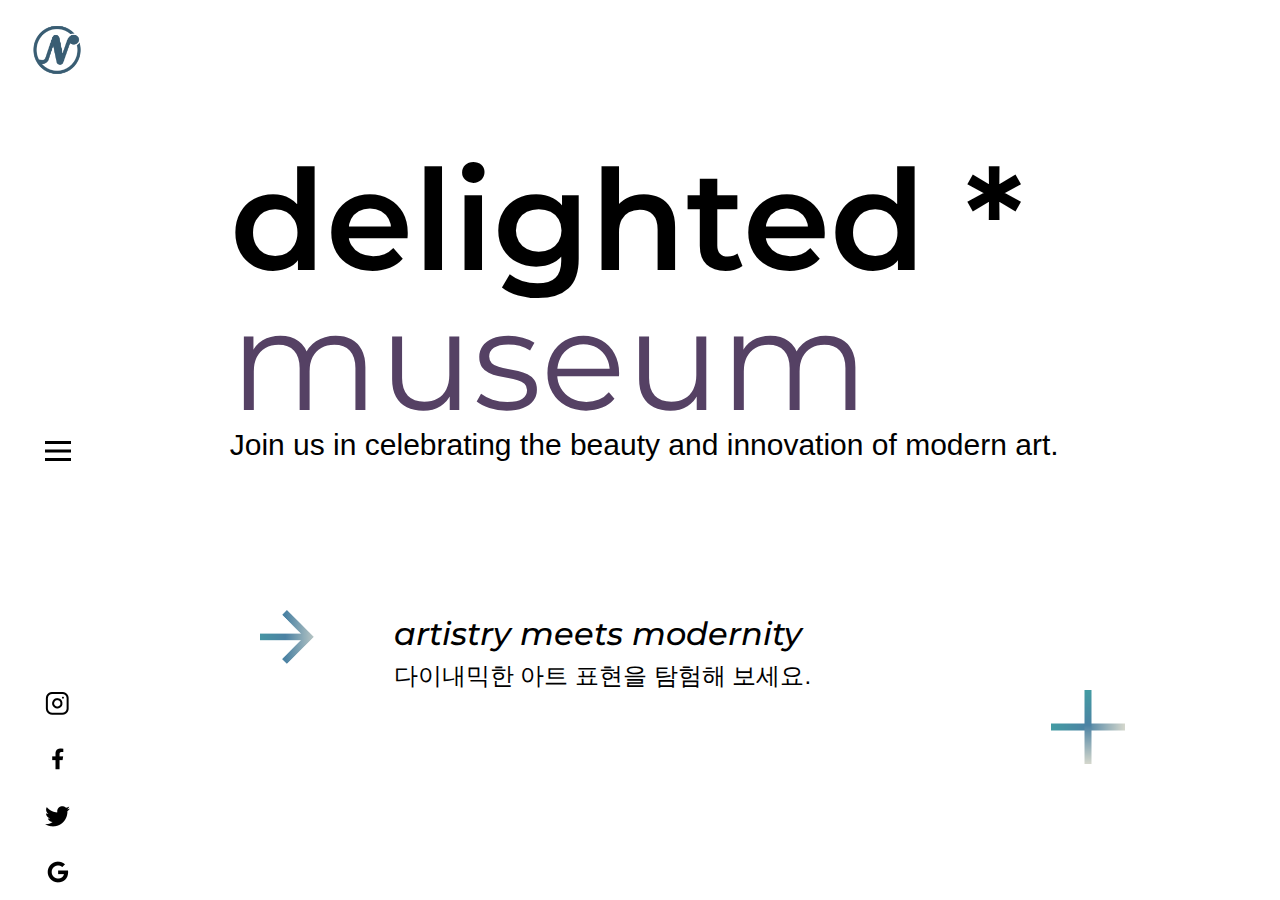
==== commit 6339fe4c: "Update index.html" ====
--- a/index.html
+++ b/index.html
@@ -5,7 +5,7 @@
     <meta charset="utf-8">
     <meta http-equiv="X-UA-Compatible" content="IE=edge">
     <meta name="viewport" content="width=device-width, initial-scale=1">
-    <title>naegil</title>
+    <title>D e l i g h t * m u s e u m</title>
 
     <!-- 파비콘 -->
     <link rel="shortcut icon" href="favicon/favicon.ico" type="image/x-icon">
@@ -18,7 +18,7 @@
     <meta property="og:title" content="D e l i g h t * m u s e u m">
     <meta property="og:url" content="https://.github.io">
     <meta property="og:image" content="">
-    <meta property="og:description" content="딜라이트뮤지엄">
+    <meta property="og:description" content="딜라이티드뮤지엄">
     <meta property="og:type" content="website">
     
     <link rel="preconnect" href="https://fonts.googleapis.com">
--- a/style_naegil.css
+++ b/style_naegil.css
@@ -72,7 +72,7 @@
     width: 190px;
     min-width: 190px;
     height: 80px;
-    background: #5dc2ca;
+    background: #86A4D1;
     margin: 0 20px 0 0;
     text-align: center;
     display: flex;
@@ -85,7 +85,7 @@
     width: 190px;
     min-width: 190px;
     height: 80px;
-    background: #395d73;
+    background: #554164;
     margin: 0;
     text-align: center;
     display: flex;
@@ -138,30 +138,30 @@
 /*linkhover*/
 .cont_3_link1:hover {
     background: #fff;
-    border: 2px solid #5dc2ca;
+    border: 2px solid #86A4D1;
     transition: 0.3s;
 }
 
 .cont_3_link1:hover a {
-    color: #5dc2ca;
+    color: #86A4D1;
 }
 
 .cont_3_link1:hover img {
-    filter: invert(29%) sepia(89%) saturate(235%) hue-rotate(158deg) brightness(93%) contrast(90%);
+    filter:  invert(55%) sepia(94%) saturate(160%) hue-rotate(177deg) brightness(99%) contrast(85%);
 }
 
 .cont_3_link2:hover {
     background: #fff;
-    border: 2px solid #395d73;
+    border: 2px solid #554164;
     transition: 0.3s;
 }
 
 .cont_3_link2:hover a {
-    color: #395d73;
+    color: #554164;
 }
 
 .cont_3_link2:hover img {
-    filter: invert(72%) sepia(99%) saturate(244%) hue-rotate(135deg) brightness(83%) contrast(88%);
+    filter: invert(26%) sepia(18%) saturate(974%) hue-rotate(231deg) brightness(97%) contrast(91%);
 }
 
 
@@ -351,8 +351,7 @@
 }
 
 .menutitle a:hover {
-    color: #5dc2ca;
-    transition: 0.3s;
+    color: #554164;
 }
 
 .menutitle a:hover img {
@@ -404,7 +403,7 @@
 }
 
 .cont_1_tit h1 span {
-    color: #395d73;
+    color: #554164;
     font-weight: 400;
 }
 
@@ -412,8 +411,8 @@
     display: block;
     font-family: "pretendard", -apple-system, BlinkMacSystemFont, "Malgun Gothic", "맑은 고딕", helvetica, "Apple SD Gothic Neo", sans-serif;
     line-height: 1;
-    font-size: 60px;
-    font-weight: 600;
+    font-size: 30px;
+    font-weight: 400;
 }
 
 .cont_1_txt {
@@ -570,7 +569,7 @@
     margin: 0;
     width: 60%;
     height: 7px;
-    background-image: linear-gradient(to right, #439ca3, #4c83a4 48%, #d9dace 101%);
+    background-image: linear-gradient(to right, #86A4D1, #CAC6DD 48%, #F5E1E1 101%);
 }
 
 /*cont4 이미지*/
@@ -611,7 +610,7 @@
     width: 52%;
     height: 30vw;
     min-height: 400px;
-    background: linear-gradient(to bottom, #3f9aa1, #fff);
+    background: linear-gradient(to bottom, #86A4D1, #fff);
     display: flex;
     align-items: center;
     float: right;
@@ -646,7 +645,7 @@
     width: 52%;
     height: 30vw;
     min-height: 400px;
-    background: linear-gradient(to bottom, #457ea0, #fff);
+    background: linear-gradient(to bottom, #CAC6DD, #fff);
     ;
     display: flex;
     align-items: center;
@@ -689,7 +688,7 @@
     width: 84%;
     height: 20vw;
     min-height: 100px;
-    background: linear-gradient(to left, #d8d9cc, #fff);
+    background: linear-gradient(to left, #F5E1E1, #fff);
     display: flex;
     align-items: center;
     margin: 0 0 0 auto;
@@ -734,7 +733,7 @@
 
 /*cont5*/
 .cont_5_cont {
-    background: #143a51;
+    background: #86A4D1;
     width: 100%;
     padding: 100px 0;
     color: #fff;
@@ -812,7 +811,7 @@
     height: 58px;
     background: #999;
     margin-right: 40px;
-    border: 2px solid #5dc2ca;
+    border: 2px solid #554164;
     background-color: #fff;
     text-align: center;
     box-sizing: border-box;
@@ -824,7 +823,7 @@
 
 .cont_5_next a {
     text-decoration: none;
-    color: #143a51;
+    color: #554164;
     font-size: 22px;
     font-weight: 600;
     position: relative;
@@ -837,12 +836,17 @@
 }
 
 .cont_5_next:hover {
-    background-color: #5dc2ca;
+    background-color: #554164;
     transition: 0.4s;
 }
 
+.cont_5_next:hover img {
+    filter: invert(100%) sepia(100%) saturate(0%) hue-rotate(248deg) brightness(106%) contrast(106%);
+    transition: 0.4s;
+}
+
 .cont_5_next:hover a {
-    color: #fff;
+    color: #EDEDED;
     transition: 0.4s;
 }
 
@@ -885,11 +889,11 @@
     width: 100%;
     padding: 20px;
     box-sizing: border-box;
-    background-color: #F5F7F8;
+    background-color: #F2EEED;
     display: flex;
     flex-direction: column;
     font-size: 20px;
-    color: #395D73;
+    color: #554164;
 }
 
 .footer span {
